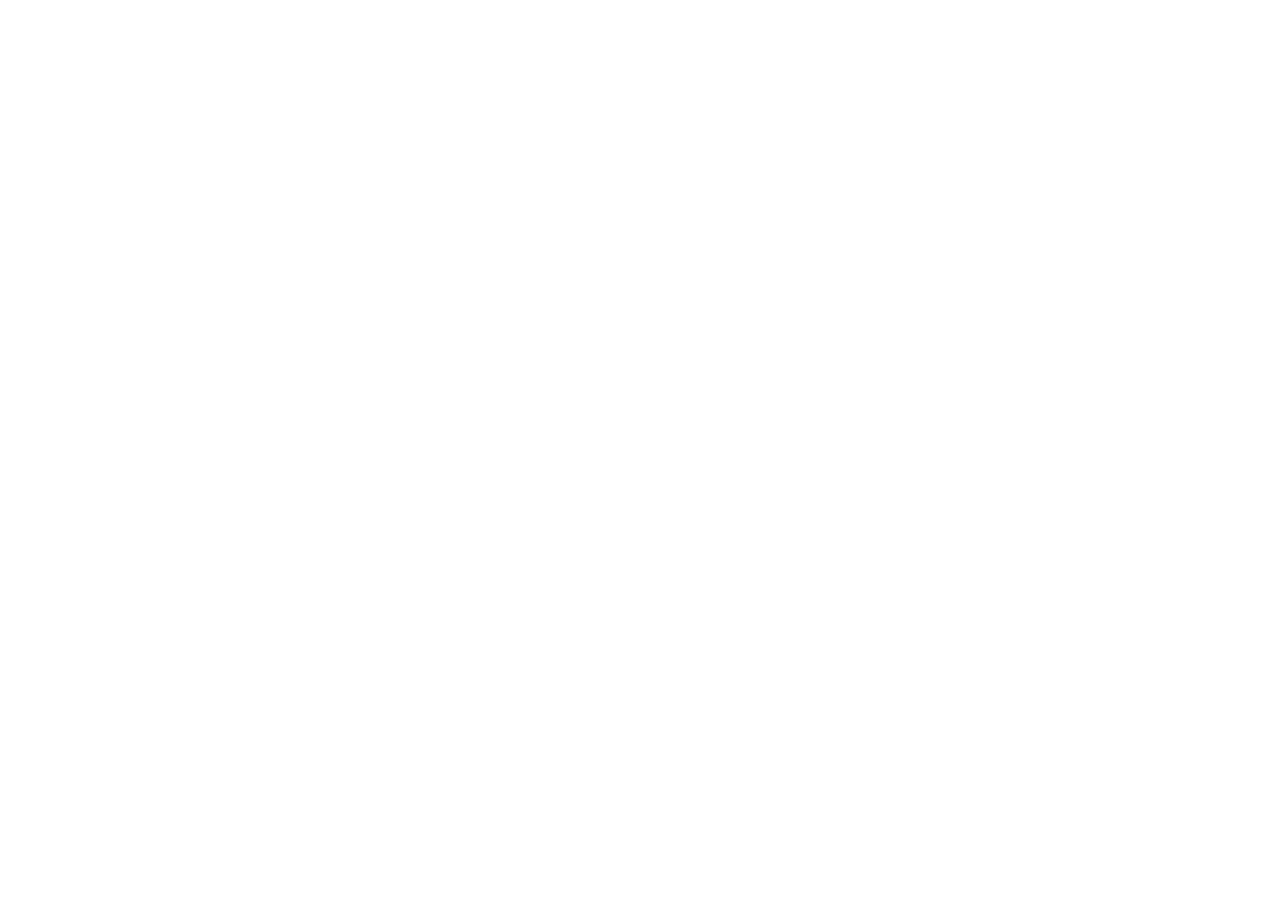
==== about.html @ dd2af7e4 "file-initail" ====
<!DOCTYPE html>
<html lang="en">
<head>
    <meta charset="UTF-8">
    <meta http-equiv="X-UA-Compatible" content="IE=edge">
    <meta name="viewport" content="width=device-width, initial-scale=1.0">
    <title>Document</title>
</head>
<body>
    
</body>
</html>
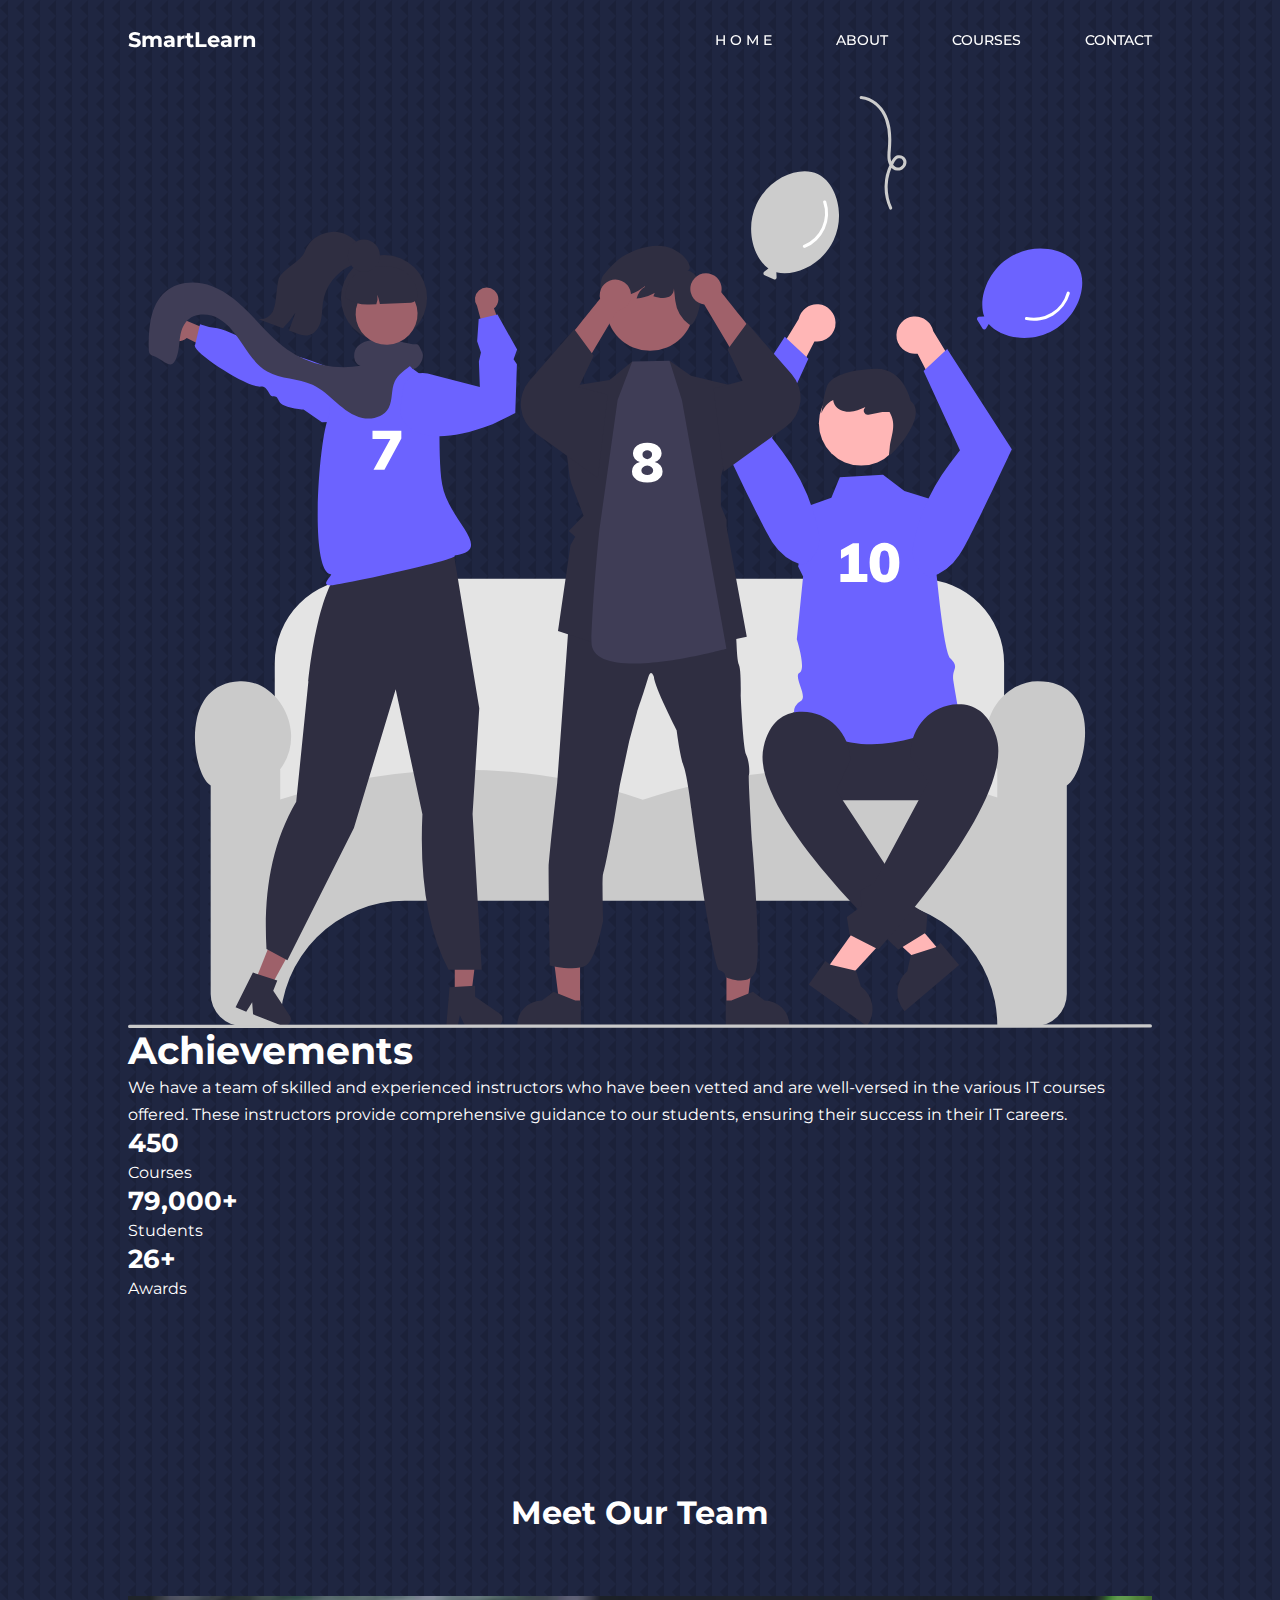
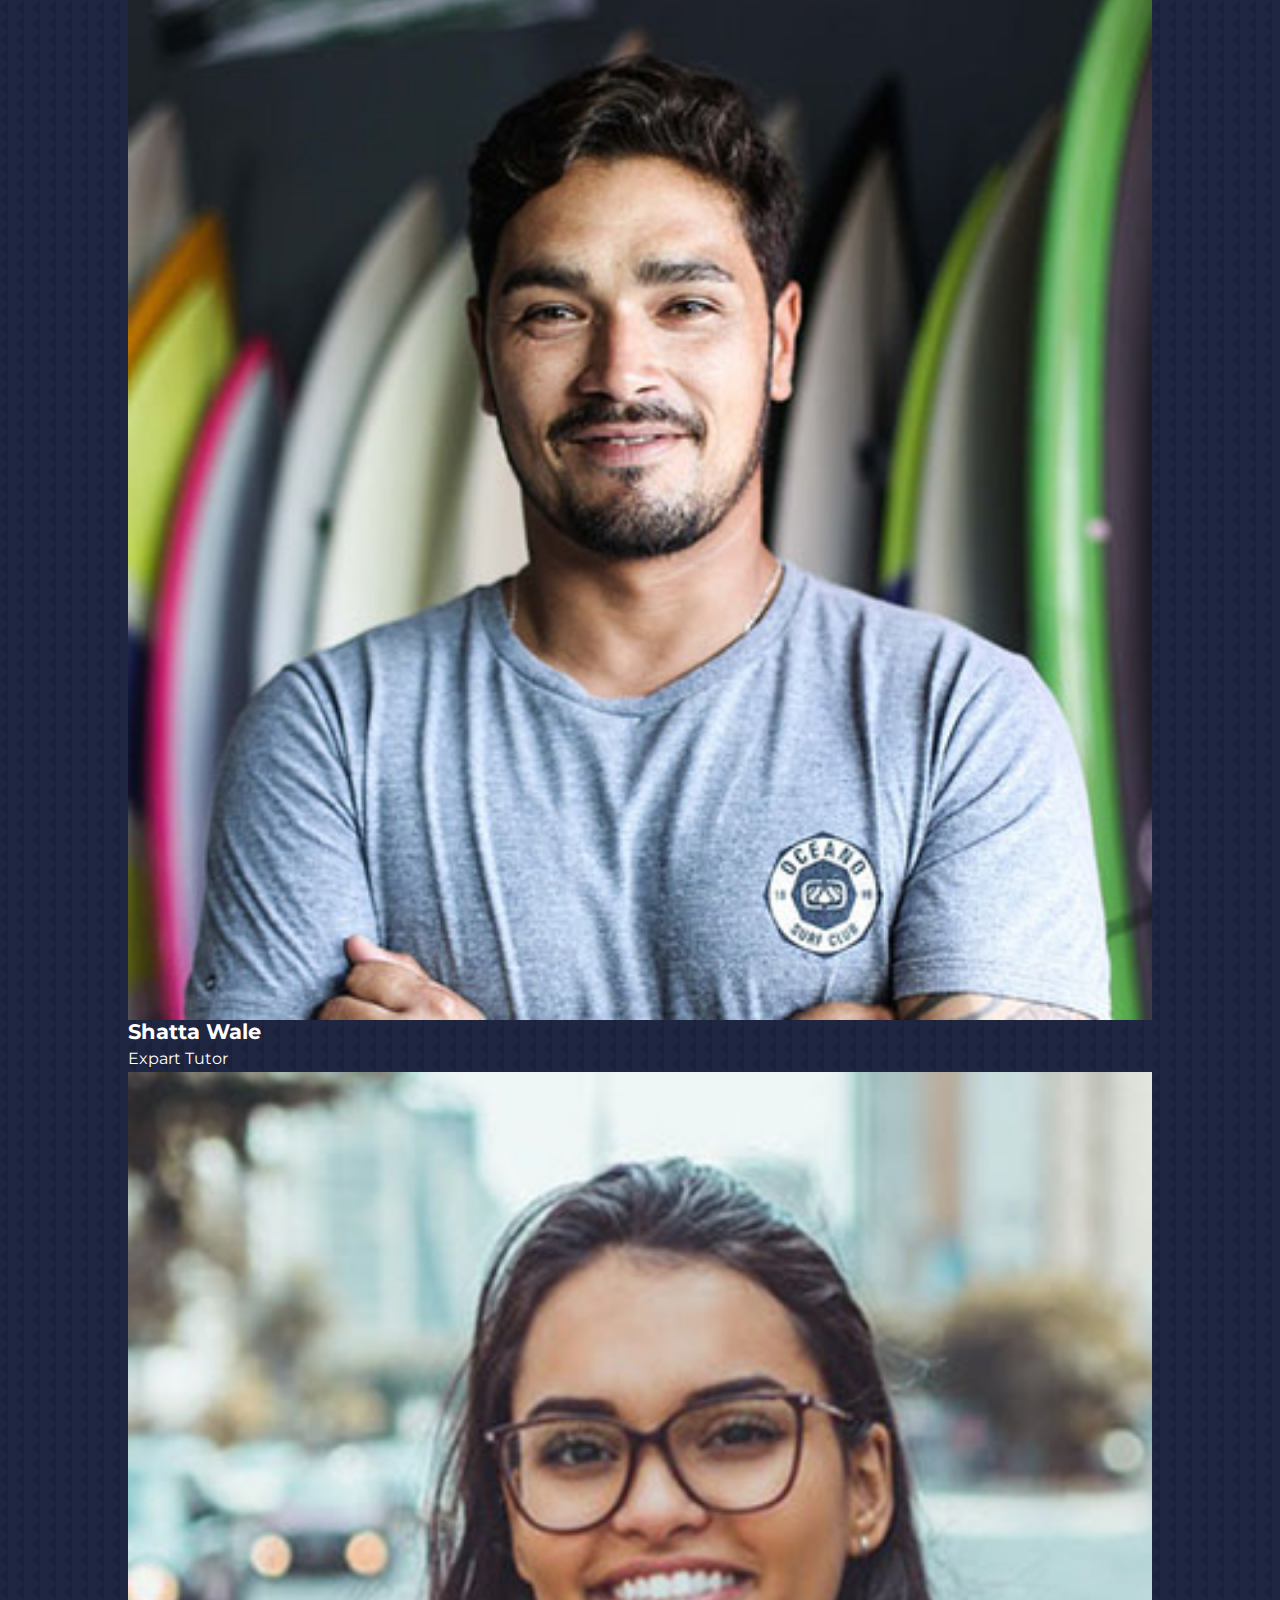
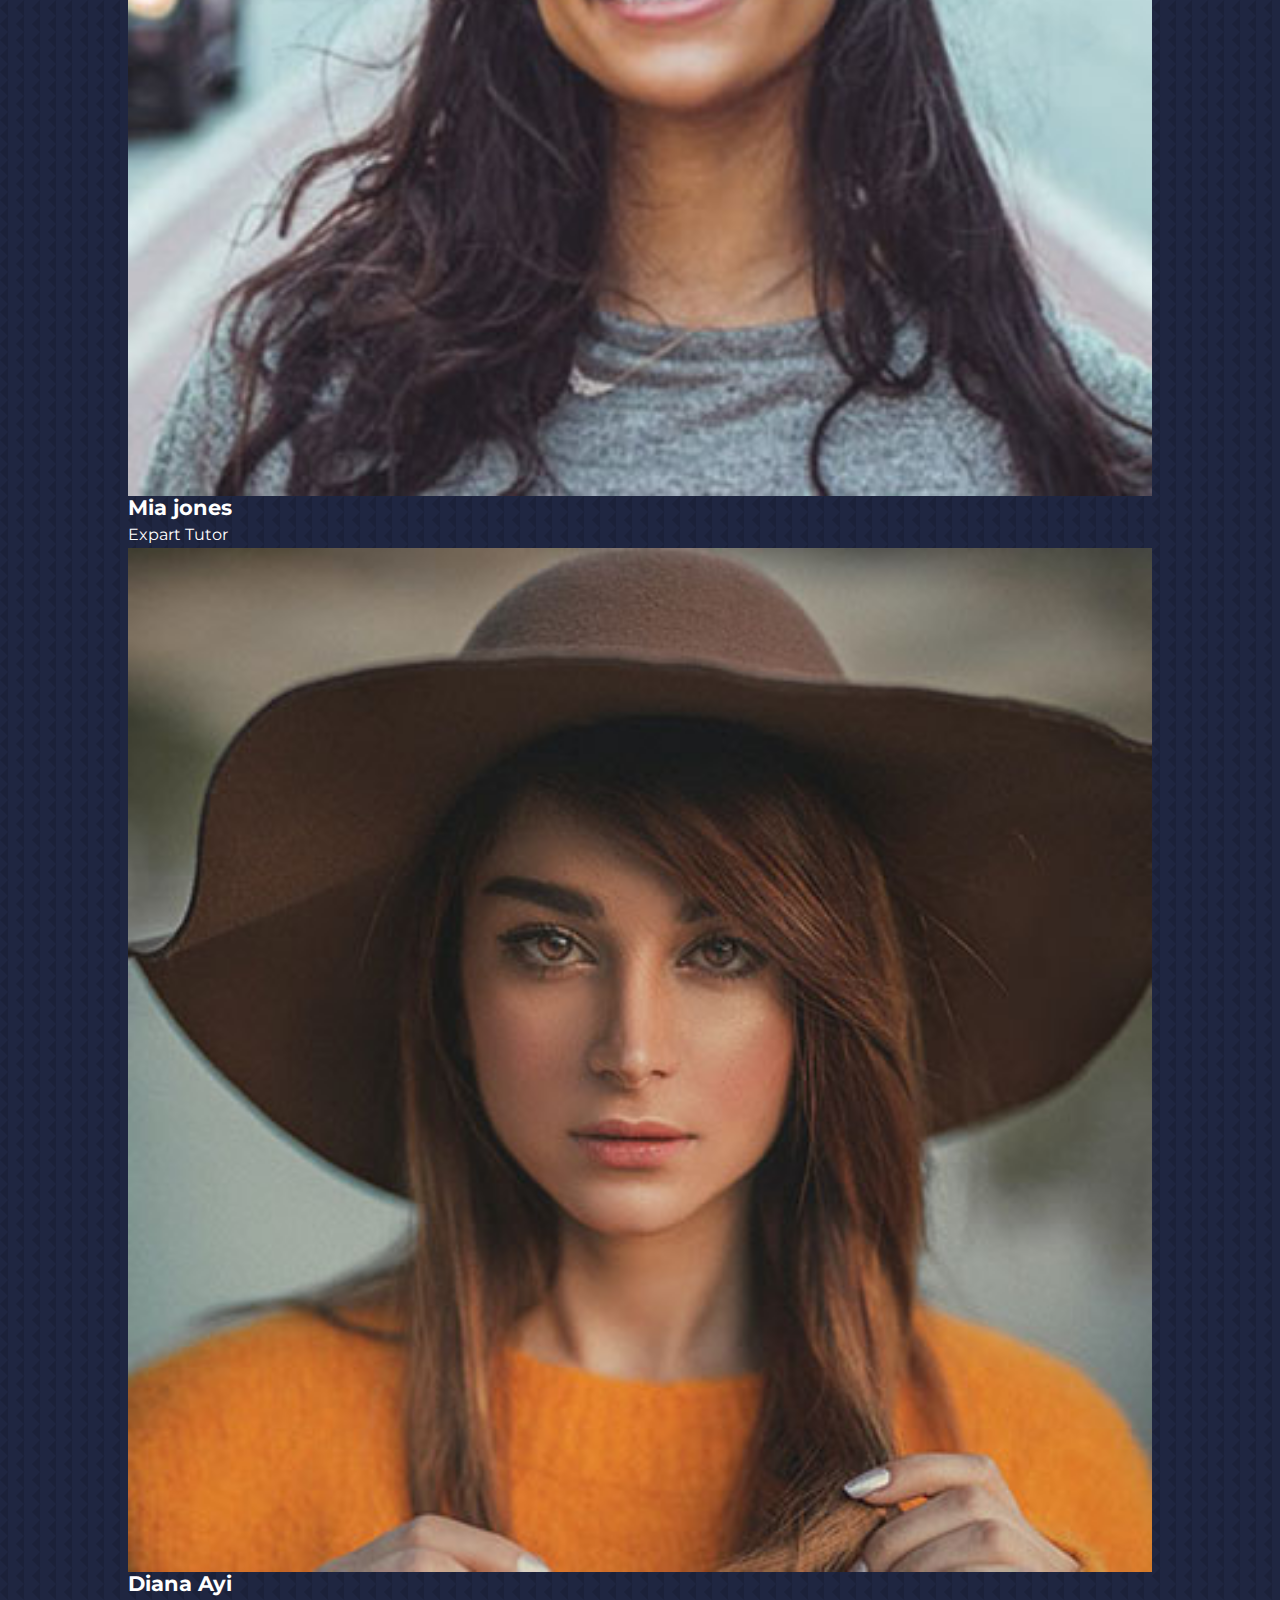
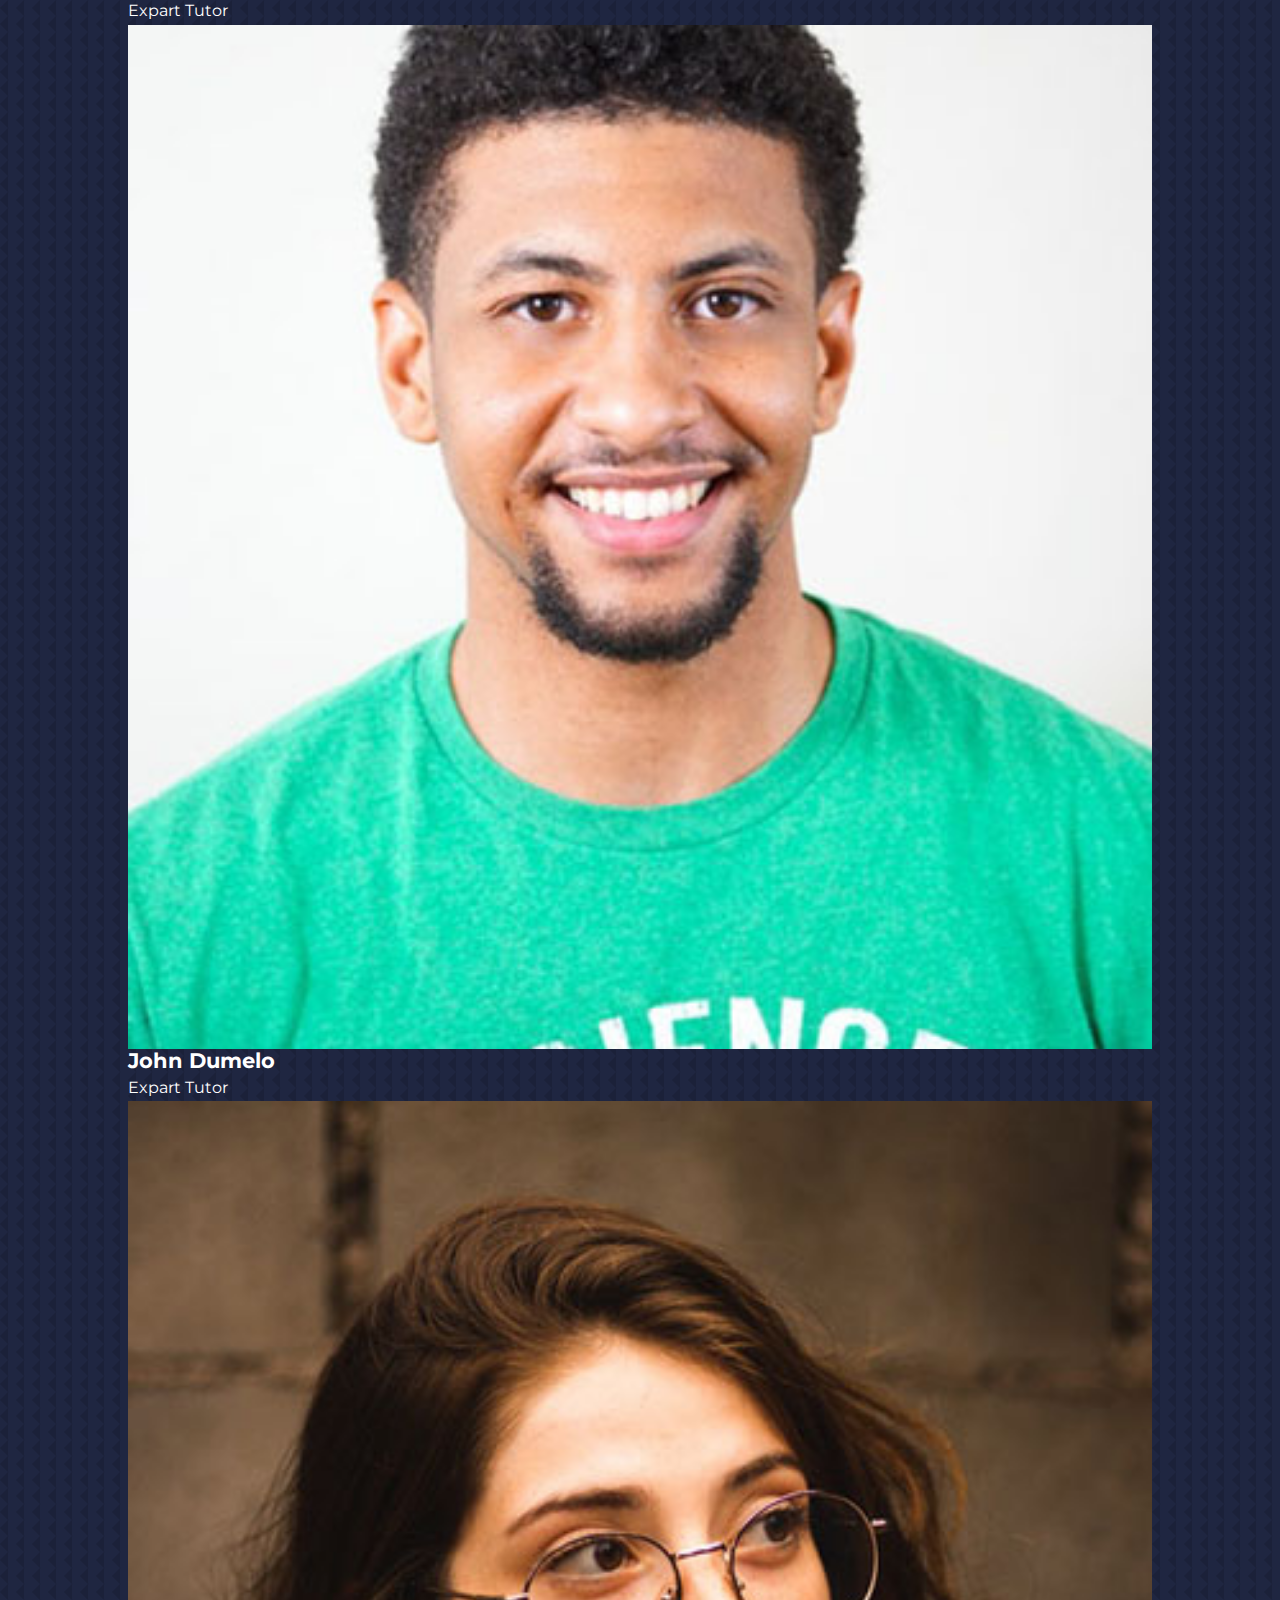
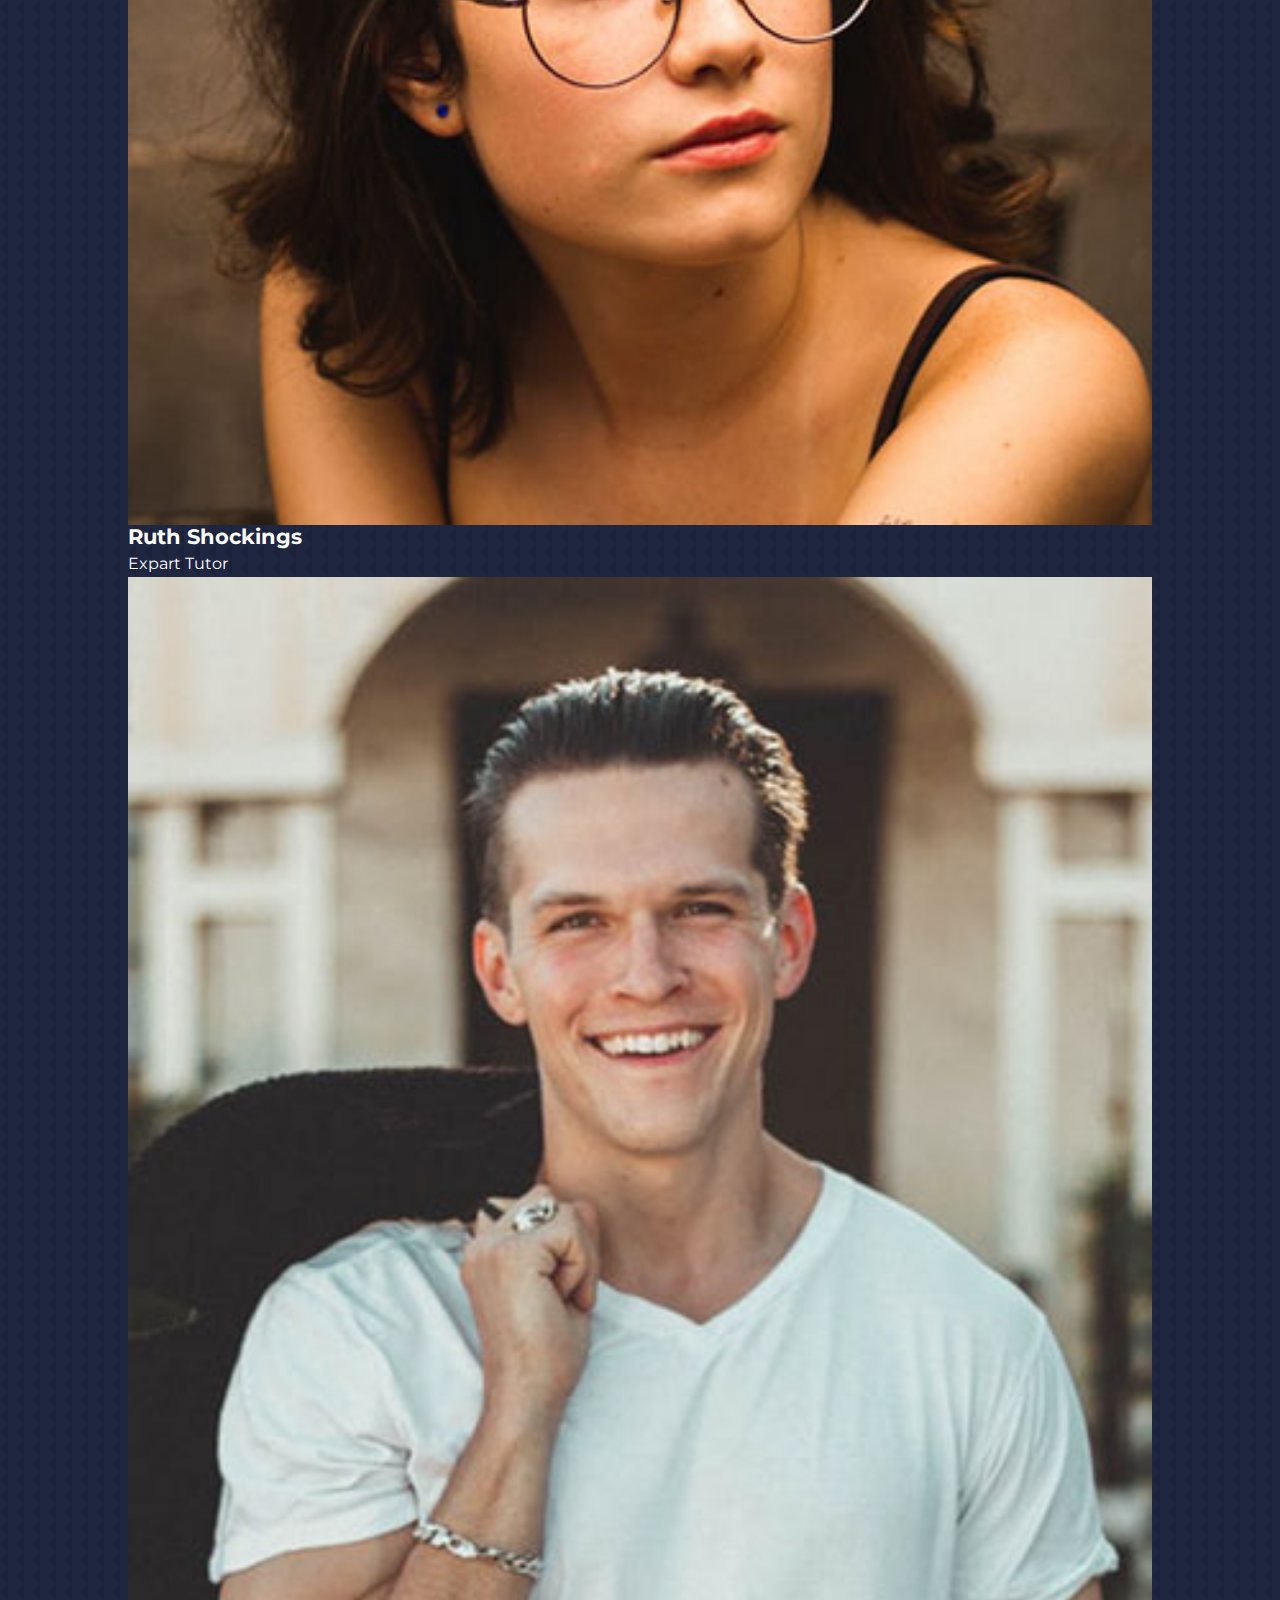
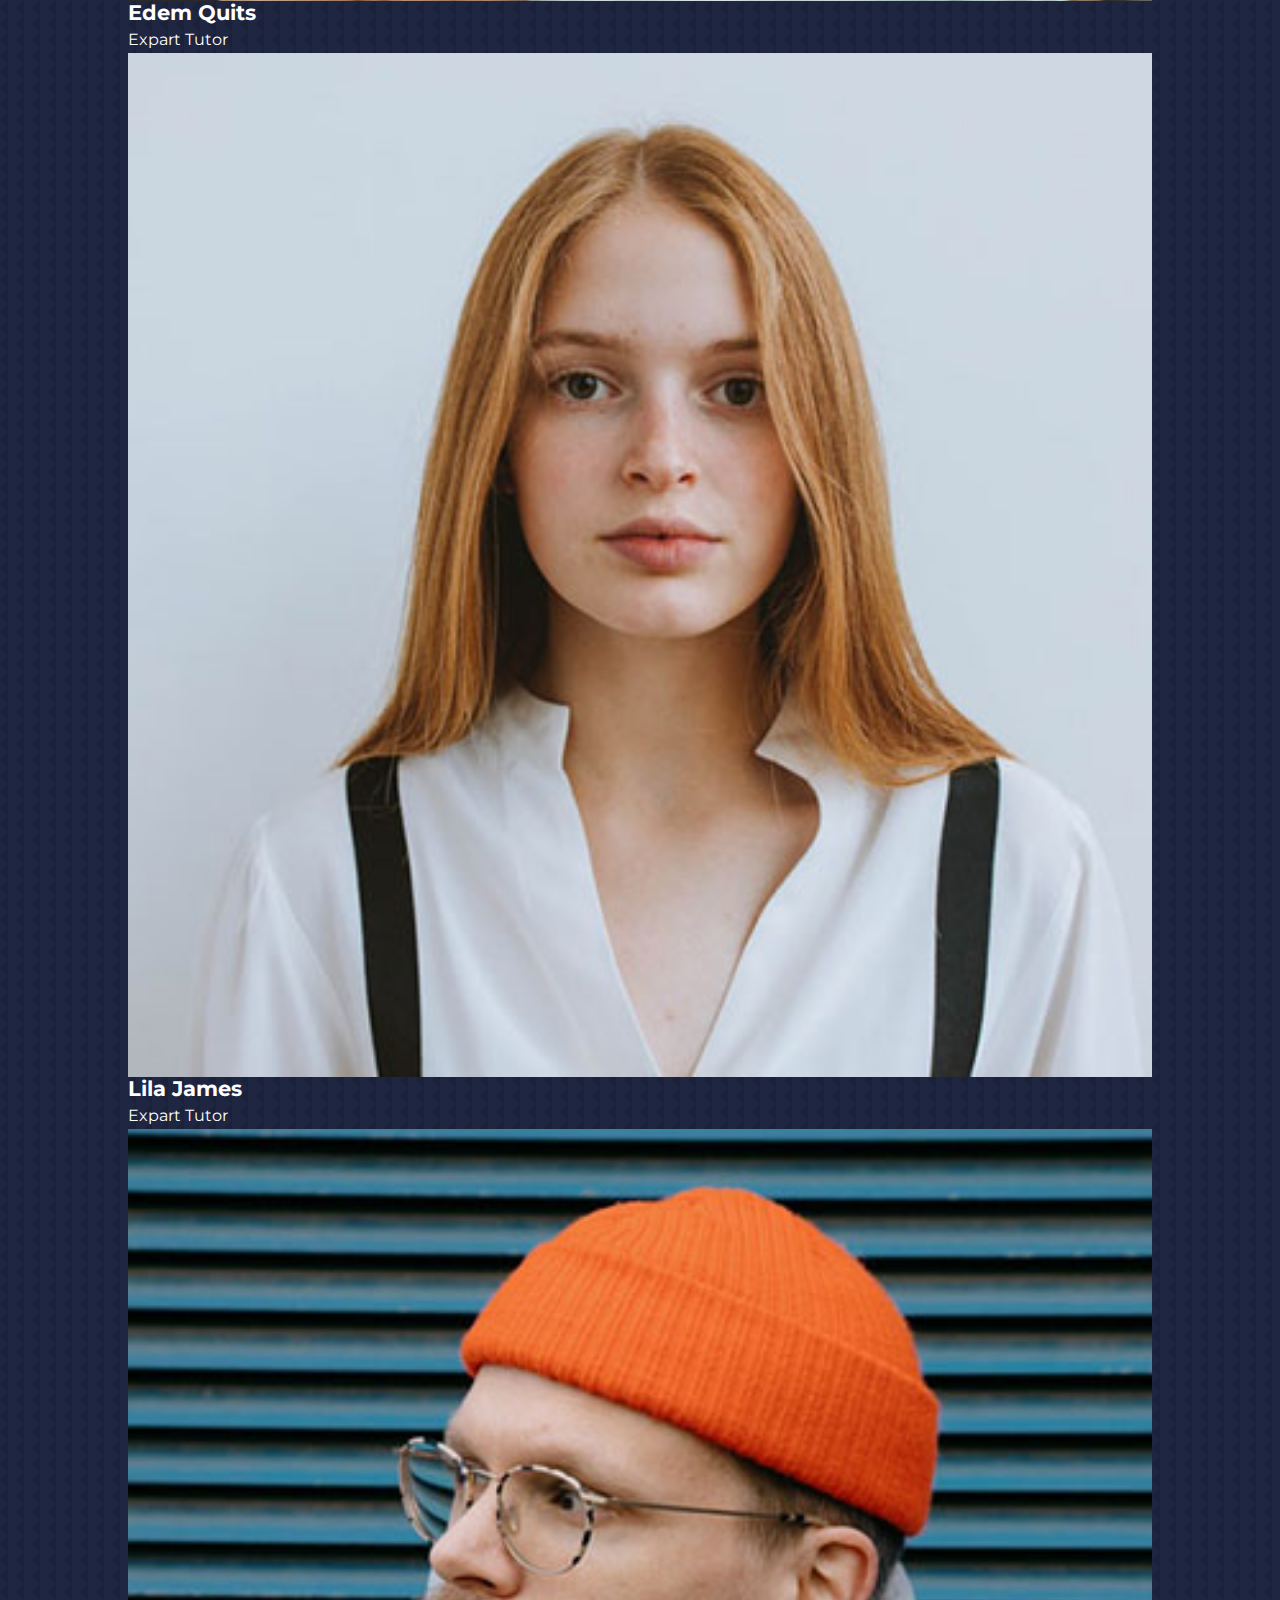
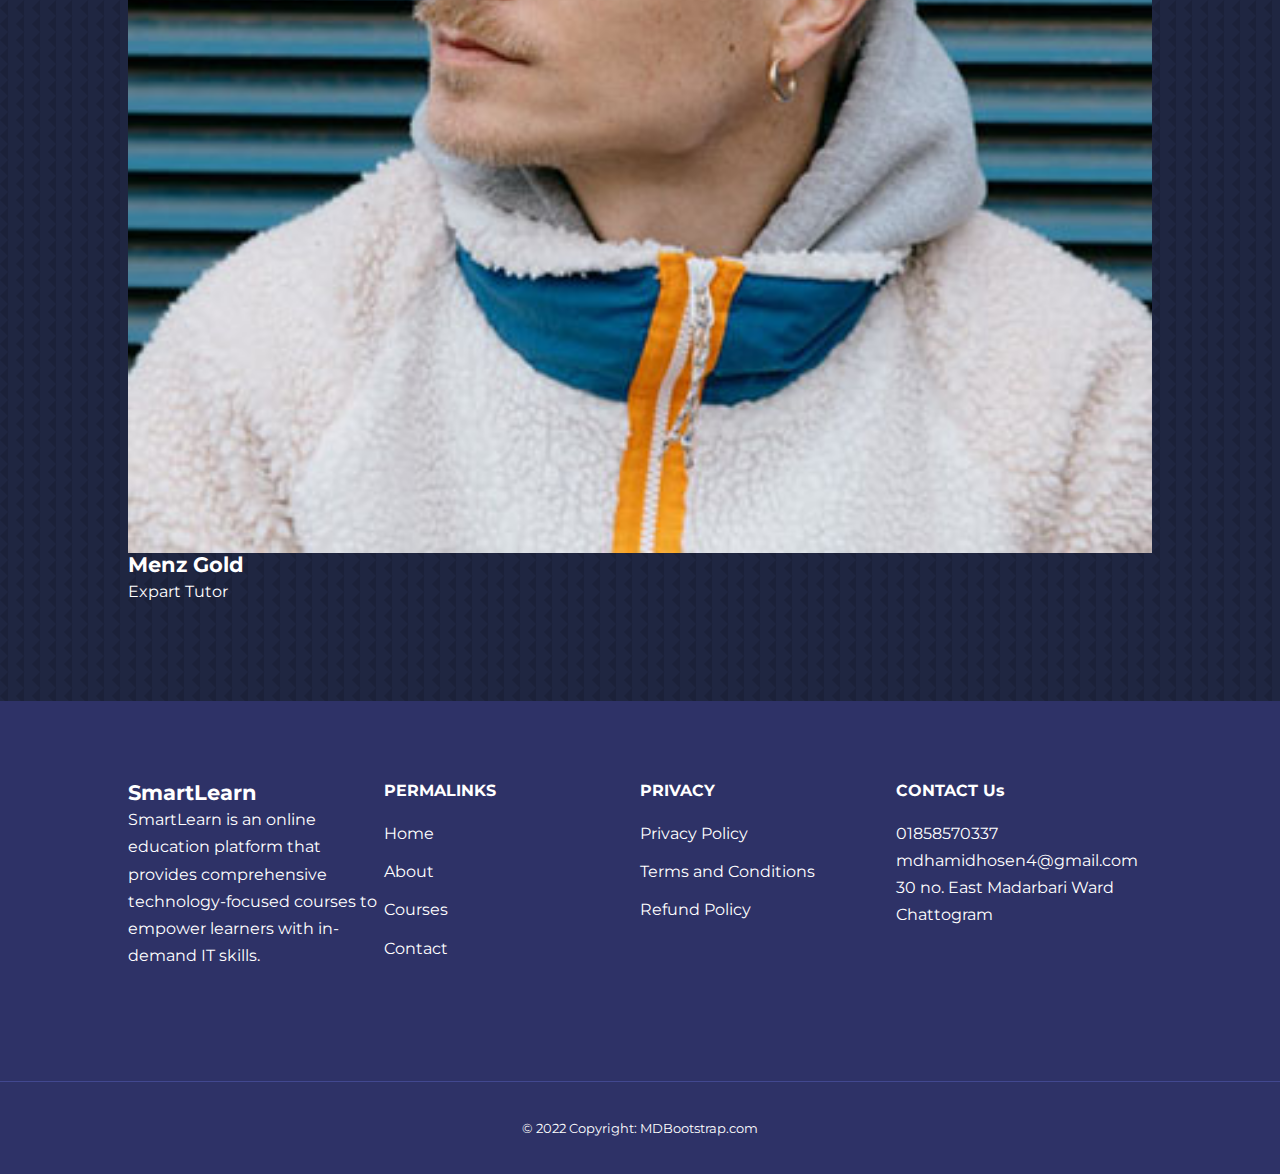
==== commit c424ae2f: "update" ====
--- a/about.html
+++ b/about.html
@@ -1,12 +1,302 @@
 <!DOCTYPE html>
 <html lang="en">
+
 <head>
-    <meta charset="UTF-8">
-    <meta http-equiv="X-UA-Compatible" content="IE=edge">
-    <meta name="viewport" content="width=device-width, initial-scale=1.0">
-    <title>Document</title>
+    <meta charset="UTF-8" />
+    <meta http-equiv="X-UA-Compatible" content="IE=edge" />
+    <meta name="viewport" content="width=device-width, initial-scale=1.0" />
+
+
+    <!-- ! GOOGLE FONTs -->
+    <link rel="preconnect" href="https://fonts.googleapis.com" />
+    <link rel="preconnect" href="https://fonts.gstatic.com" crossorigin />
+    <link href="https://fonts.googleapis.com/css2?family=Montserrat:wght@300;400;500;600;700;800&display=swap" rel="stylesheet" />
+
+    <!-- !ICON  -->
+    <link rel="stylesheet" href="https://unicons.iconscout.com/release/v4.0.0/css/line.css" />
+
+    <!-- !Title -->
+    <title>
+        SmartLearn
+    </title>
+
+    <!--! CSS connect -->
+    <link rel="stylesheet" href="./css/style.css" />
+    <link rel="stylesheet" href="./css/about.css">
+
+    <style>
+        body {
+            background-image: url('./images/bg-texture.png');
+        }
+    </style>
 </head>
+
 <body>
-    
+    <!-- !=============Navbar section =============== -->
+    <nav>
+        <div class="container nav_container">
+            <a href="index.html">
+                <h4>SmartLearn</h4>
+            </a>
+            <ul class="nav_menu">
+                <li><a href="index.html">H O M E</a></li>
+                <li><a href="about.html">ABOUT</a></li>
+                <li><a href="courses.html">COURSES</a></li>
+                <li><a href="contact.html">CONTACT</a></li>
+            </ul>
+            <button id="open-menu-btn"><i class="uil uil-bars"></i></button>
+            <button id="close-menu-btn"><i class="uil uil-multiply"></i></i></button>
+        </div>
+    </nav>
+    <!-- !========== END NAvBar-->
+
+    <!-- !=======Acheivement========= -->
+    <section class="about__achievements">
+        <div class="container about__achivements-container">
+            <div class="about_achivements-left">
+                <img src="./images/about achievements.svg" alt="">
+            </div>
+            <div class="about_achivements-right">
+                <h1>Achievements</h1>
+                <p>We have a team of skilled and experienced instructors who have been vetted and are well-versed in the various IT courses offered. These instructors provide comprehensive guidance to our students, ensuring their success in their IT careers.
+                </p>
+                <div class="achivements__cards">
+                    <artical class="achivement__card">
+                        <span class="achivement__icon">
+                            <i class="uil uil-video"></i>
+                        </span>
+                        <h3>450</h3>
+                        <p>Courses</p>
+                    </artical>
+                    <artical class="achivement__card">
+                        <span class="achivement__icon">
+                            <i class="uil uil-users-alt"></i>
+                        </span>
+                        <h3>79,000+</h3>
+                        <p>Students</p>
+                    </artical>
+                    <artical class="achivement__card">
+                        <span class="achivement__icon">
+                            <i class="uil uil-trophy"></i>
+                        </span>
+                        <h3>26+</h3>
+                        <p>Awards</p>
+                    </artical>
+                </div>
+            </div>
+        </div>
+    </section>
+
+    <!-- !=======Acheivement Section End========= -->
+
+
+    <!-- !===our meet section======== -->
+    <section class="team">
+        <h2>Meet Our Team</h2>
+        <div class="container team__container">
+            <artical class="team__member">
+                <div class="team__member-image">
+                    <img src="./images/tm1.jpg" alt="">
+                </div>
+                <div class="team__member-info">
+                    <h4>Shatta Wale</h4>
+                    <p>Expart Tutor</p>
+                </div>
+                <div class="team__member-socials">
+                    <a href="https://instagram.com" target="_blank">
+                        <i class="uil uil-instagram"></i></a>
+                    <a href="https://twitter.com" target="_blank">
+                        <i class="uil uil-twitter"></i></a>
+                    <a href="https://linkdin.com" target="_blank">
+                        <i class="uil uil-linkedin"></i></a>
+                </div>
+            </artical>
+            <artical class="team__member">
+                <div class="team__member-image">
+                    <img src="./images/tm2.jpg" alt="">
+                </div>
+                <div class="team__member-info">
+                    <h4>Mia jones</h4>
+                    <p>Expart Tutor</p>
+                </div>
+                <div class="team__member-socials">
+                    <a href="https://instagram.com" target="_blank">
+                        <i class="uil uil-instagram"></i></a>
+                    <a href="https://twitter.com" target="_blank">
+                        <i class="uil uil-twitter"></i></a>
+                    <a href="https://linkdin.com" target="_blank">
+                        <i class="uil uil-linkedin"></i></a>
+                </div>
+            </artical>
+            <artical class="team__member">
+                <div class="team__member-image">
+                    <img src="./images/tm3.jpg" alt="">
+                </div>
+                <div class="team__member-info">
+                    <h4>Diana Ayi</h4>
+                    <p>Expart Tutor</p>
+                </div>
+                <div class="team__member-socials">
+                    <a href="https://instagram.com" target="_blank">
+                        <i class="uil uil-instagram"></i></a>
+                    <a href="https://twitter.com" target="_blank">
+                        <i class="uil uil-twitter"></i></a>
+                    <a href="https://linkdin.com" target="_blank">
+                        <i class="uil uil-linkedin"></i></a>
+                </div>
+            </artical>
+            <artical class="team__member">
+                <div class="team__member-image">
+                    <img src="./images/tm4.jpg" alt="">
+                </div>
+                <div class="team__member-info">
+                    <h4>John Dumelo</h4>
+                    <p>Expart Tutor</p>
+                </div>
+                <div class="team__member-socials">
+                    <a href="https://instagram.com" target="_blank">
+                        <i class="uil uil-instagram"></i></a>
+                    <a href="https://twitter.com" target="_blank">
+                        <i class="uil uil-twitter"></i></a>
+                    <a href="https://linkdin.com" target="_blank">
+                        <i class="uil uil-linkedin"></i></a>
+                </div>
+            </artical>
+            <artical class="team__member">
+                <div class="team__member-image">
+                    <img src="./images/tm5.jpg" alt="">
+                </div>
+                <div class="team__member-info">
+                    <h4>Ruth Shockings</h4>
+                    <p>Expart Tutor</p>
+                </div>
+                <div class="team__member-socials">
+                    <a href="https://instagram.com" target="_blank">
+                        <i class="uil uil-instagram"></i></a>
+                    <a href="https://twitter.com" target="_blank">
+                        <i class="uil uil-twitter"></i></a>
+                    <a href="https://linkdin.com" target="_blank">
+                        <i class="uil uil-linkedin"></i></a>
+                </div>
+            </artical>
+            <artical class="team__member">
+                <div class="team__member-image">
+                    <img src="./images/tm6.jpg" alt="">
+                </div>
+                <div class="team__member-info">
+                    <h4>Edem Quits</h4>
+                    <p>Expart Tutor</p>
+                </div>
+                <div class="team__member-socials">
+                    <a href="https://instagram.com" target="_blank">
+                        <i class="uil uil-instagram"></i></a>
+                    <a href="https://twitter.com" target="_blank">
+                        <i class="uil uil-twitter"></i></a>
+                    <a href="https://linkdin.com" target="_blank">
+                        <i class="uil uil-linkedin"></i></a>
+                </div>
+            </artical>
+            <artical class="team__member">
+                <div class="team__member-image">
+                    <img src="./images/tm7.jpg" alt="">
+                </div>
+                <div class="team__member-info">
+                    <h4>Lila James</h4>
+                    <p>Expart Tutor</p>
+                </div>
+                <div class="team__member-socials">
+                    <a href="https://instagram.com" target="_blank">
+                        <i class="uil uil-instagram"></i></a>
+                    <a href="https://twitter.com" target="_blank">
+                        <i class="uil uil-twitter"></i></a>
+                    <a href="https://linkdin.com" target="_blank">
+                        <i class="uil uil-linkedin"></i></a>
+                </div>
+            </artical>
+            <artical class="team__member">
+                <div class="team__member-image">
+                    <img src="./images/tm8.jpg" alt="">
+                </div>
+                <div class="team__member-info">
+                    <h4>Menz Gold</h4>
+                    <p>Expart Tutor</p>
+                </div>
+                <div class="team__member-socials">
+                    <a href="https://instagram.com" target="_blank">
+                        <i class="uil uil-instagram"></i></a>
+                    <a href="https://twitter.com" target="_blank">
+                        <i class="uil uil-twitter"></i></a>
+                    <a href="https://linkdin.com" target="_blank">
+                        <i class="uil uil-linkedin"></i></a>
+                </div>
+            </artical>
+        </div>
+    </section>
+
+
+    <!-- !================Footer section Start===== -->
+    <footer>
+        <div class="container footer__container">
+            <div class="footer__1">
+                <a href="index.html" class="footer__logo">
+                    <h4>SmartLearn</h4>
+                </a>
+                <p>SmartLearn is an online education platform that provides comprehensive technology-focused courses to empower learners with in-demand IT skills.</p>
+            </div>
+            <div class="footer__2">
+                <h4>PERMALINKS</h4>
+                <ul class="permalinks">
+                    <li><a href="index.html">Home</a></li>
+                    <li><a href="about.html">About</a></li>
+                    <li><a href="courses.html">Courses</a></li>
+                    <li><a href="contact.html">Contact</a></li>
+                </ul>
+            </div>
+            <div class="footer__3">
+                <h4>PRIVACY</h4>
+                <ul class="privacy">
+                    <li>
+                        <a href="#">Privacy Policy</a>
+                    </li>
+                    <li>
+                        <a href="#">Terms and Conditions</a>
+                    </li>
+                    <li>
+                        <a href="#">Refund Policy</a>
+                    </li>
+                </ul>
+            </div>
+            <div class="footer__4">
+                <h4>CONTACT Us</h4>
+                <div>
+                    <p>01858570337</p>
+                    <p>mdhamidhosen4@gmail.com</p>
+                    <p>30 no. East Madarbari Ward Chattogram</p>
+                </div>
+                <!-- <ul class="footer__socials">
+                    <li>
+                        <a href="#" class="uil uil-instagram-alt"></a>
+                    </li>
+                    <li>
+                        <a href="#" class="uil uil-twitter"></a>
+                    </li>
+                    <li>
+                        <a href="#" class="uil uil-facebook"></a>
+                    </li>
+                    <li>
+                        <a href="#" class="uil uil-linkedin-alt"></a>
+                    </li>
+                </ul> -->
+            </div>
+        </div>
+        <div class="footer__copyright">
+            <small>© 2022 Copyright: MDBootstrap.com</small>
+        </div>
+    </footer>
+    <!-- ! ========Footer section END========-->
+
+    <!-- !JAVASCRIPTS CONNECT -->
+    <script src="./js/main.js"></script>
 </body>
+
 </html>--- a/css/style.css
+++ b/css/style.css
@@ -0,0 +1,619 @@
+/* !======================MAIN CSS================== */
+
+* {
+    margin: 0;
+    padding: 0;
+    border: 0;
+    outline: 0;
+    text-decoration: none;
+    box-sizing: border-box;
+    list-style: none;
+}
+
+:root {
+    --color-primary: #6c63ff;
+    --color-success: #00bf8e;
+    --color-warning: #f7c94b;
+    --color-danger: #f75842;
+    --color-danger-variant: rgba(147, 88, 66, 0.4);
+    --color-white: #fff;
+    --color-light: rgba(255, 255, 255, 0.7);
+    --color-black: #000;
+    --color-bg: #1f2641;
+    --color-bg1: #2e3267;
+    --color-bg2: #424890;
+    --container-width-lg: 80%;
+    --container-width-md: 90%;
+    --container-width-sm: 94%;
+    --transition: all 400ms ease;
+}
+
+body {
+    font-family: "Montserrat", sans-serif;
+    line-height: 1.7;
+    color: var(--color-white);
+    background-color: var(--color-bg);
+}
+
+.container {
+    width: var(--container-width-lg);
+    margin: 0 auto;
+}
+
+section {
+    padding: 6rem 0;
+}
+
+section h2 {
+    text-align: center;
+    margin-bottom: 4rem;
+}
+
+h1,
+h2,
+h3,
+h4,
+h5 {
+    line-height: 1.2;
+}
+
+h1 {
+    font-size: 2.4rem;
+    /* !1rtem=16px */
+}
+
+h2 {
+    font-size: 2rem;
+}
+
+h3 {
+    font-size: 1.6rem;
+}
+
+h4 {
+    font-size: 1.3rem;
+}
+
+a {
+    color: var(--color-white);
+}
+
+img {
+    width: 100%;
+    display: block;
+    object-fit: cover;
+}
+
+.btn {
+    display: inline-block;
+    background-color: var(--color-white);
+    color: var(--color-black);
+    padding: 1rem 2rem;
+    border: 1px solid transparent;
+    font-weight: 500;
+    transition: var(--transition);
+    border-radius: 5px;
+}
+
+.btn:hover {
+    background-color: transparent;
+    color: var(--color-white);
+    border-color: var(--color-white);
+}
+
+.btn-primary {
+    background-color: var(--color-danger);
+    color: var(--color-white);
+}
+
+
+/* !====================navbar-section==================== */
+
+nav {
+    background-color: var(--transition);
+    width: 100vw;
+    height: 5rem;
+    position: fixed;
+    top: 0;
+    z-index: 11;
+}
+
+
+/* !change navbar styles on scroll using javascript */
+
+.window-scroll {
+    background-color: var(--color-primary);
+    box-shadow: 0 1rem 2rem rgba(0, 0, 0, 0.3);
+}
+
+.nav_container {
+    display: flex;
+    justify-content: space-between;
+    height: 100%;
+    align-items: center;
+}
+
+nav button {
+    display: none;
+}
+
+.nav_menu {
+    display: flex;
+    align-items: center;
+    gap: 4rem;
+}
+
+.nav_menu a {
+    font-size: 0.9rem;
+    font-weight: 500;
+    transition: var(--transition);
+}
+
+.nav_menu a:hover {
+    color: var(--color-bg2);
+}
+
+
+/* !====================HEADER-section==================== */
+
+header {
+    position: relative;
+    top: 5rem;
+    overflow: hidden;
+    height: 70vh;
+    margin-bottom: 5rem;
+}
+
+.header__container {
+    display: grid;
+    grid-template-columns: 1fr 1fr;
+    align-items: center;
+    gap: 5rem;
+    height: 100%;
+}
+
+.header_left p {
+    text-align: justify;
+    margin: 1rem 0 2.4rem;
+}
+
+
+/* !================categories section======== */
+
+.categories {
+    background-color: var(--color-bg1);
+    height: 29rem;
+}
+
+.categories h1 {
+    line-height: 1;
+    margin-bottom: 3rem;
+}
+
+.categories__container {
+    display: grid;
+    grid-template-columns: 40% 60%;
+    /* gap: 4rem; */
+    /* align-items: center; */
+}
+
+.categories__left {
+    margin-right: 4rem;
+}
+
+.categories__left p {
+    margin: 1rem 0 3rem;
+    text-align: justify;
+}
+
+.categories__right {
+    display: grid;
+    grid-template-columns: repeat(3, 1fr);
+    gap: 1.2rem;
+}
+
+.category {
+    background-color: var(--color-bg2);
+    padding: 2rem;
+    border-radius: 2rem;
+    transition: var(--transition);
+}
+
+.category:nth-child(2) .category__icon {
+    background-color: var(--color-danger);
+}
+
+.category:nth-child(3) .category__icon {
+    background-color: var(--color-success);
+}
+
+.category:nth-child(4) .category__icon {
+    background-color: var(--color-warning);
+}
+
+.category:hover {
+    box-shadow: 0 3rem 3rem rgba(0, 0, 0, 0.3);
+    z-index: 1;
+}
+
+.category:nth-child(3) .category__icon {
+    background-color: var(--color-success);
+}
+
+.category__icon {
+    background-color: var(--color-primary);
+    padding: 0.7rem;
+    border-radius: 0.9rem;
+}
+
+.category h5 {
+    margin: 2rem 0 1rem;
+}
+
+.category p {
+    font-size: 0.8rem;
+}
+
+
+/* !===============courses section============= */
+
+.courses {
+    margin-top: 15rem;
+}
+
+.courses__container {
+    display: grid;
+    grid-template-columns: repeat(3, 1fr);
+    gap: 2rem;
+}
+
+.course {
+    background-color: var(--color-bg1);
+    text-align: center;
+    border: 1px solid transparent;
+    /* border-radius: 10px; */
+    transition: var(--transition);
+}
+
+.course:hover {
+    background-color: transparent;
+    border-color: var(--color-primary);
+}
+
+.course__info {
+    padding: 2rem;
+}
+
+.course__info p {
+    font-size: 0.9rem;
+    margin: 1.2rem 0 2rem;
+}
+
+
+/* !=========frequency asked question==== */
+
+.faqs {
+    background-color: var(--color-bg1);
+    box-shadow: inset 0 0 3rem rgba(0, 0, 0, 0.5);
+}
+
+.faqs__contariner {
+    display: grid;
+    grid-template-columns: repeat(2, 1fr);
+    gap: 1rem;
+}
+
+.faq {
+    background-color: var(--color-primary);
+    display: flex;
+    padding: 2rem;
+    align-items: center;
+    gap: 1.4rem;
+    height: fit-content;
+    cursor: pointer;
+    border-radius: 5px;
+}
+
+.faq h4 {
+    font-size: 1rem;
+    line-height: 2.2;
+}
+
+.faq__icon {
+    align-self: flex-start;
+    font-size: 1.2rem;
+}
+
+.faq p {
+    margin-top: 0.8rem;
+    font-size: 0.9rem;
+    text-align: justify;
+    display: none;
+}
+
+.faq.open p {
+    display: block;
+}
+
+
+/* !===============testimonial section========= */
+
+.testimonial {
+    padding-top: 2rem;
+}
+
+.testimonials__container {
+    overflow-x: hidden;
+    position: relative;
+}
+
+.avatar {
+    height: 6rem;
+    width: 6rem;
+    overflow: hidden;
+    margin-bottom: 5rem;
+    border-radius: 50%;
+    margin: 0 auto 1rem;
+    border: 1rem solid var(--color-bg1);
+}
+
+.testimonial__info {
+    text-align: center;
+}
+
+.testimonial__body {
+    background-color: var(--color-primary);
+    padding: 2rem;
+    margin-top: 3rem;
+    border-radius: 5px;
+    position: relative;
+    text-align: justify;
+}
+
+.testimonial__body ::before {
+    content: "";
+    display: block;
+    height: 3rem;
+    width: 3rem;
+    position: absolute;
+    left: 50%;
+    top: -1.5rem;
+    transform: rotate(45deg);
+    background: linear-gradient( 135deg, transparent, var(--color-primary, --color-primary, --color-primary));
+}
+
+
+/* !=========footer section========== */
+
+footer {
+    background-color: var(--color-bg1);
+    padding-top: 5rem;
+    font-size: 0.9;
+}
+
+.footer__container {
+    display: grid;
+    grid-template-columns: repeat(4, 1fr);
+    padding-bottom: 5rem;
+}
+
+.footer__container div>h4 {
+    margin-bottom: 1.2rem;
+    font-size: 1rem;
+}
+
+.footer__1 p {
+    /* text-align: justify; */
+    margin: 0 0 2rem;
+}
+
+.footer__socials {
+    display: flex;
+    gap: 1rem;
+    font-size: 1.2rem;
+    margin-top: 2rem;
+}
+
+footer ul li {
+    margin-bottom: 0.7rem;
+}
+
+footer ul li a:hover {
+    text-decoration: underline;
+}
+
+.footer__copyright {
+    text-align: center;
+    padding: 2rem;
+    border-top: 1px solid var(--color-bg2);
+}
+
+
+/* !==========mediaquery START ======*/
+
+@media screen and (max-width: 1024px) {
+    .container {
+        width: var(--container-width-md);
+        margin: 0 auto;
+    }
+    h1 {
+        font-size: 2.2rem;
+    }
+    h2 {
+        font-size: 1.7rem;
+    }
+    h3 {
+        font-size: 1.4rem;
+    }
+    h4 {
+        font-size: 1.2 rem;
+    }
+    /* !====navbar========== */
+    nav button {
+        display: inline-block;
+        background-color: transparent;
+        font-size: 1.8rem;
+        color: var(--color-white);
+        cursor: pointer;
+    }
+    nav button#close-menu-btn {
+        display: none;
+    }
+    .nav_menu {
+        position: fixed;
+        top: 5rem;
+        right: 5%;
+        height: fit-content;
+        width: 18rem;
+        flex-direction: column;
+        gap: 0;
+        display: none;
+    }
+    .nav_menu li {
+        width: 100%;
+        height: 5.8rem;
+        animation: animateNavItems 400ms linear forwards;
+        transform-origin: top right;
+        opacity: 0;
+    }
+    .nav_menu li:nth-child(2) {
+        animation-delay: 200ms;
+    }
+    .nav_menu li:nth-child(3) {
+        animation-delay: 400ms;
+    }
+    .nav_menu li:nth-child(4) {
+        animation-delay: 600ms;
+    }
+    @keyframes animateNavItems {
+        0% {
+            transform: rotate(-90deg) rotateX(90deg) scale(0.1);
+        }
+        100% {
+            transform: rotate(0) rotateX(0) scale(1);
+            opacity: 1;
+        }
+    }
+    .nav_menu li a {
+        background: var(--color-primary);
+        box-shadow: -4rem 6rem 10rem rgba(0, 0, 0, 0.6);
+        height: 100%;
+        width: 100%;
+        display: grid;
+        place-items: center;
+        /* border-radius: 5px; */
+    }
+    .nav_menu li a:hover {
+        background-color: var(--color-bg2);
+        color: var(--color-white);
+    }
+    /* !====HEADER========== */
+    header {
+        /* height: 60vh; */
+        height: auto;
+        margin-bottom: 4rem;
+    }
+    .header__container {
+        gap: 10;
+        padding-bottom: 3rem;
+        /* display: grid;
+        grid-template-columns: 1fr;
+        align-items: center; */
+    }
+    /* !========categori section ========== */
+    .categories {
+        height: auto;
+    }
+    .categories__container {
+        grid-template-columns: auto;
+        gap: 3rem;
+    }
+    .categories__left {
+        margin-right: 0;
+    }
+    .categories__right {
+        /* display: grid; */
+        grid-template-columns: 1fr 1fr;
+        gap: 1.2rem;
+    }
+    /* !========OUR POPULAR COURSES========= */
+    .courses {
+        margin-top: 0;
+    }
+    .courses__container {
+        grid-template-columns: 1fr 1fr;
+    }
+    /* ! =======FREQUENTLY ASKED QUESTIONS== */
+    .faqs__contariner {
+        grid-template-columns: auto;
+    }
+    .faq {
+        padding: 1.5rem;
+    }
+    /* !=========footer section========== */
+    .footer__container {
+        grid-template-columns: 1fr 1fr;
+        /* padding-bottom: 5rem; */
+        gap: 2rem;
+    }
+}
+
+
+/*! ============Phone mediaquery START====*/
+
+@media screen and (max-width: 600px) {
+    .container {
+        width: var(--container-width-sm);
+    }
+    /* !====navbar==== */
+    .nav_menu {
+        right: 3%;
+    }
+    /* !====header==== */
+    header {
+        height: 100vh;
+    }
+    .header__container {
+        grid-template-columns: auto;
+        text-align: center;
+        margin-top: 0;
+    }
+    .header_left p {
+        margin-bottom: 1.3rem;
+    }
+    .category {
+        padding: 1rem;
+        border-radius: 1rem;
+    }
+    .category__icon {
+        margin-top: 4px;
+        display: inline-block;
+    }
+    .categories__left h1 {
+        text-align: center;
+    }
+    .categories__right {
+        /* display: grid; */
+        grid-template-columns: auto;
+        gap: 1.2rem;
+    }
+    .courses__container {
+        grid-template-columns: auto;
+    }
+    .testimonial__body {
+        padding: 1rem;
+    }
+    .footer__container {
+        grid-template-columns: auto;
+        /* padding-bottom: 5rem; */
+        gap: 2rem;
+        text-align: center;
+    }
+    .footer__1 p {
+        margin: 1rem auto;
+        margin-bottom: 0;
+    }
+    .footer__socials {
+        justify-content: center;
+    }
+}